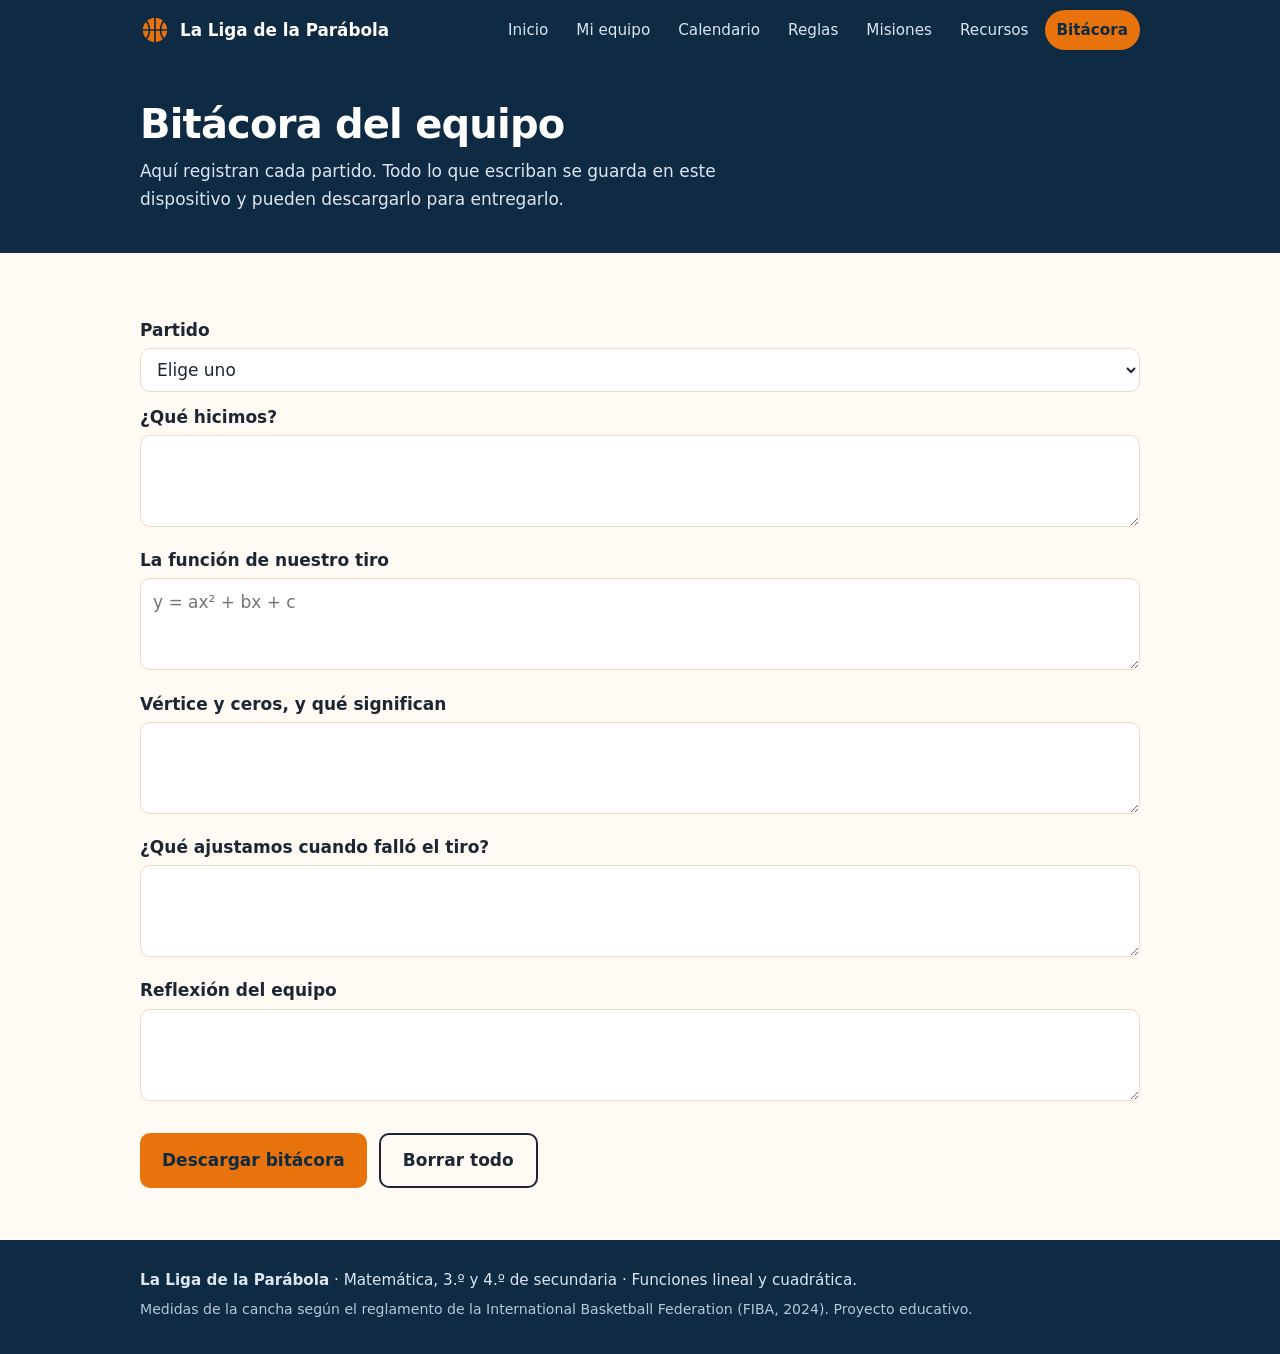
==== bitacora.html @ 5fda9ed2 "Sitio web La Liga de la Parabola Co-Authored-By: Claude Sonnet 5.5 <noreply@anthropic.com> Claude-Se" ====
<!doctype html>
<html lang="es">
<head>
<meta charset="utf-8">
<meta name="viewport" content="width=device-width, initial-scale=1">
<title>Bitácora · La Liga de la Parábola</title>
<meta name="description" content="Proyecto de gamificación de Matemática para 3.º y 4.º de secundaria: funciones y parábolas con baloncesto.">
<link rel="stylesheet" href="style.css">
</head>
<body>
<a class="saltar" href="#contenido">Saltar al contenido</a>
<header class="cab">
  <div class="cab-in">
    <a class="marca" href="index.html"><svg viewBox="0 0 32 32" width="30" height="30" aria-hidden="true"><circle cx="16" cy="16" r="14" fill="#e8730c" stroke="#0f2a43" stroke-width="2"/><path d="M16 2v28M2 16h28M5.5 5.5c6 5 6 16 0 21M26.5 5.5c-6 5-6 16 0 21" fill="none" stroke="#0f2a43" stroke-width="1.8"/></svg><span>La Liga de la Parábola</span></a>
    <button class="menu-btn" aria-expanded="false" aria-controls="nav">Menú</button>
    <nav id="nav" aria-label="Principal"><a href="index.html">Inicio</a><a href="equipo.html">Mi equipo</a><a href="calendario.html">Calendario</a><a href="reglas.html">Reglas</a><a href="misiones.html">Misiones</a><a href="recursos.html">Recursos</a><a href="bitacora.html" aria-current="page">Bitácora</a></nav>
  </div>
</header>
<main id="contenido">

<div class="pagina-t"><div class="cont"><h1>Bitácora del equipo</h1><p>Aquí registran cada partido. Todo lo que escriban se guarda en este dispositivo y pueden descargarlo para entregarlo.</p></div></div>
<section class="bloque"><div class="cont">
  <form id="bitacora" onsubmit="return false">
    <label for="b1">Partido</label><select id="b1" data-k="partido"><option value="">Elige uno</option>
      <option>1 · El pase largo</option><option>2 · La técnica del tiro</option><option>3 · La línea de tres</option><option>4 · La final</option></select>
    <label for="b2">¿Qué hicimos?</label><textarea id="b2" data-k="hicimos"></textarea>
    <label for="b3">La función de nuestro tiro</label><textarea id="b3" data-k="funcion" placeholder="y = ax² + bx + c"></textarea>
    <label for="b4">Vértice y ceros, y qué significan</label><textarea id="b4" data-k="vertice"></textarea>
    <label for="b5">¿Qué ajustamos cuando falló el tiro?</label><textarea id="b5" data-k="ajuste"></textarea>
    <label for="b6">Reflexión del equipo</label><textarea id="b6" data-k="reflexion"></textarea>
    <div class="acciones"><button class="btn" id="descargar" type="button">Descargar bitácora</button>
      <button class="btn sec" id="borrar" type="button">Borrar todo</button></div>
  </form>
</div></section>

</main>
<footer class="pie">
  <div class="cont">
    <p><strong>La Liga de la Parábola</strong> · Matemática, 3.º y 4.º de secundaria · Funciones lineal y cuadrática.</p>
    <p class="chico">Medidas de la cancha según el reglamento de la International Basketball Federation (FIBA, 2024). Proyecto educativo.</p>
  </div>
</footer>
<script src="site.js"></script>

</body>
</html>
---- style.css ----
:root{--bg:#fffaf3;--surf:#ffffff;--ink:#1c2733;--muted:#566474;--navy:#0f2a43;--orange:#e8730c;--orange-ink:#9a4300;
--line:#e7dccd;--court:#f6e3c3;--ok:#1b7a3d;--bad:#b3261e;--shadow:0 1px 2px rgba(15,42,67,.08),0 6px 18px rgba(15,42,67,.06)}
:root{color-scheme:light dark}
@media (prefers-color-scheme:dark){:root:not([data-theme="light"]){--bg:#0e1621;--surf:#162232;--ink:#eef3f8;--muted:#a9b6c4;--navy:#0a1320;
--orange:#ff9a3d;--orange-ink:#ffb36b;--line:#26364a;--court:#1d2c3f;--ok:#58d68d;--bad:#ff8a80;--shadow:none}}
:root[data-theme="dark"]{--bg:#0e1621;--surf:#162232;--ink:#eef3f8;--muted:#a9b6c4;--navy:#0a1320;
--orange:#ff9a3d;--orange-ink:#ffb36b;--line:#26364a;--court:#1d2c3f;--ok:#58d68d;--bad:#ff8a80;--shadow:none}
*{box-sizing:border-box}
html{scroll-behavior:smooth}
body{margin:0;background:var(--bg);color:var(--ink);font:17px/1.6 system-ui,-apple-system,"Segoe UI",Roboto,Arial,sans-serif}
h1,h2,h3{line-height:1.2;margin:0 0 .5em;color:var(--ink)}
h1{font-size:clamp(2rem,5vw,3.2rem);letter-spacing:-.02em}
h2{font-size:clamp(1.5rem,3vw,2rem);margin-top:0}
h3{font-size:1.15rem}
p{margin:0 0 1em}
a{color:var(--orange-ink)}
.cont{max-width:1040px;margin:0 auto;padding:0 20px}
.saltar{position:absolute;left:-999px;top:8px;background:var(--orange);color:#0f2a43;padding:8px 14px;border-radius:8px;z-index:20}
.saltar:focus{left:12px}
:focus-visible{outline:3px solid var(--orange);outline-offset:3px;border-radius:4px}
.cab{background:var(--navy);position:sticky;top:0;z-index:10}
.cab-in{max-width:1040px;margin:0 auto;padding:10px 20px;display:flex;align-items:center;gap:16px;flex-wrap:wrap}
.marca{display:flex;align-items:center;gap:10px;color:#fff;text-decoration:none;font-weight:800;font-size:1.05rem}
nav{margin-left:auto;display:flex;gap:4px;flex-wrap:wrap}
nav a{color:#dbe6f1;text-decoration:none;padding:8px 12px;border-radius:999px;font-size:.95rem}
nav a:hover{background:rgba(255,255,255,.12);color:#fff}
nav a[aria-current=page]{background:var(--orange);color:#0f2a43;font-weight:700}
.menu-btn{display:none;margin-left:auto;background:transparent;border:1px solid #6b8099;color:#fff;border-radius:8px;padding:8px 14px;font:inherit;cursor:pointer}
@media (max-width:760px){.menu-btn{display:block}nav{display:none;width:100%;margin:0;flex-direction:column}nav.abierto{display:flex}}
.hero{background:linear-gradient(135deg,#0f2a43 0%,#1b4a73 100%);color:#fff;padding:64px 0 56px;position:relative;overflow:hidden}
.hero h1{color:#fff;max-width:14ch}
.hero p{max-width:56ch;font-size:1.15rem;color:#dbe6f1}
.hero .etq{display:inline-block;background:rgba(232,115,12,.2);border:1px solid #e8730c;color:#ffd2a8;border-radius:999px;padding:4px 14px;font-size:.85rem;margin-bottom:18px}
.hero svg.arco{position:absolute;right:-20px;bottom:-10px;width:min(520px,55%);opacity:.5}
.btn{display:inline-block;background:var(--orange);color:#0f2a43;font-weight:800;text-decoration:none;border:0;border-radius:10px;padding:12px 22px;font:inherit;font-weight:800;cursor:pointer}
.btn:hover{filter:brightness(1.08)}
.btn.sec{background:transparent;color:inherit;border:2px solid currentColor}
.hero .btn.sec{color:#fff}
.acciones{display:flex;gap:12px;flex-wrap:wrap;margin-top:24px}
section.bloque{padding:52px 0}
section.bloque.alt{background:var(--court)}
.rejilla{display:grid;gap:18px;grid-template-columns:repeat(auto-fit,minmax(230px,1fr))}
.tarjeta{background:var(--surf);border:1px solid var(--line);border-radius:14px;padding:20px;box-shadow:var(--shadow)}
.tarjeta h3{margin-bottom:.35em}
.tarjeta .num{display:inline-grid;place-items:center;width:34px;height:34px;border-radius:50%;background:var(--orange);color:#0f2a43;font-weight:800;margin-bottom:10px}
.chico{font-size:.88rem;color:var(--muted)}
.cita{border-left:5px solid var(--orange);background:var(--surf);padding:16px 20px;border-radius:0 12px 12px 0;margin:0 0 1em}
.linea{list-style:none;margin:0;padding:0;display:grid;gap:0;position:relative}
.linea li{display:grid;grid-template-columns:112px 1fr;gap:16px;padding:0 0 22px;position:relative}
.linea .sem{font-weight:800;color:var(--orange-ink)}
.linea li::before{content:"";position:absolute;left:112px;top:6px;bottom:-6px;width:2px;background:var(--line)}
.linea li:last-child::before{display:none}
.linea li::after{content:"";position:absolute;left:106px;top:8px;width:14px;height:14px;border-radius:50%;background:var(--orange);border:3px solid var(--bg)}
.linea .txt{padding-left:22px}
.pagina-t{background:var(--navy);color:#fff;padding:40px 0}
.pagina-t h1{color:#fff;font-size:clamp(1.8rem,4vw,2.5rem);margin:0 0 .25em}
.pagina-t p{color:#dbe6f1;margin:0;max-width:60ch}
table{width:100%;border-collapse:collapse;background:var(--surf);border-radius:12px;overflow:hidden;font-size:.95rem}
th,td{padding:11px 13px;text-align:left;vertical-align:top;border-bottom:1px solid var(--line)}
th{background:var(--navy);color:#fff;font-weight:700}
td:first-child{font-weight:700}
.tabla-wrap{overflow-x:auto;border-radius:12px;border:1px solid var(--line)}
.roles{display:grid;gap:16px;grid-template-columns:repeat(auto-fit,minmax(220px,1fr))}
.rol{background:var(--surf);border:2px solid var(--line);border-radius:14px;padding:18px;text-align:left;font:inherit;color:inherit;cursor:pointer}
.rol[aria-pressed=true]{border-color:var(--orange);box-shadow:0 0 0 3px rgba(232,115,12,.25)}
.rol .ico{font-size:2rem;display:block}
.rol b{display:block;font-size:1.1rem;margin:.2em 0}
label{display:block;font-weight:700;margin:12px 0 4px}
input[type=text],textarea,select{width:100%;padding:10px 12px;border:1.5px solid var(--line);border-radius:10px;font:inherit;background:var(--surf);color:var(--ink)}
textarea{min-height:92px;resize:vertical}
input[type=color]{width:64px;height:40px;border:1.5px solid var(--line);border-radius:10px;background:var(--surf);padding:2px}
.camiseta{display:grid;place-items:center;width:120px;height:120px;border-radius:18px 18px 40px 40px;font-size:2.6rem;font-weight:900;color:#fff;margin:8px 0 0;text-shadow:0 2px 0 rgba(0,0,0,.3)}
.sim{background:var(--surf);border:1px solid var(--line);border-radius:16px;padding:18px;box-shadow:var(--shadow)}
.sim canvas{width:100%;height:auto;display:block;border-radius:12px;background:var(--court)}
.ctrl{display:grid;gap:14px;grid-template-columns:repeat(auto-fit,minmax(200px,1fr));margin:16px 0}
.ctrl input[type=range]{width:100%;accent-color:#e8730c}
.ctrl output{font-weight:800;color:var(--orange-ink)}
.lectura{display:grid;gap:10px;grid-template-columns:repeat(auto-fit,minmax(170px,1fr));margin:12px 0 0}
.lectura div{background:var(--bg);border:1px solid var(--line);border-radius:10px;padding:10px 12px}
.lectura span{display:block;font-size:.8rem;color:var(--muted)}
.lectura strong{font-size:1.1rem}
#resultado{font-weight:800;padding:10px 14px;border-radius:10px;margin-top:12px;border:2px solid var(--line)}
#resultado.ok{color:var(--ok);border-color:var(--ok)}
#resultado.mal{color:var(--bad);border-color:var(--bad)}
details{background:var(--surf);border:1px solid var(--line);border-radius:12px;padding:4px 18px;margin:0 0 12px}
summary{cursor:pointer;font-weight:800;padding:12px 0;list-style-position:inside}
.cartas{display:grid;gap:14px;grid-template-columns:repeat(auto-fit,minmax(200px,1fr))}
.carta{background:var(--surf);border:2px solid var(--navy);border-radius:14px;padding:16px;position:relative}
.carta .tipo{font-size:.75rem;text-transform:uppercase;letter-spacing:.08em;color:var(--orange-ink);font-weight:800}
.sello{display:flex;gap:12px;align-items:flex-start}
.sello .ins{flex:none;width:46px;height:46px;border-radius:50%;background:var(--navy);color:#ffd2a8;display:grid;place-items:center;font-size:1.3rem}
.pie{background:var(--navy);color:#dbe6f1;padding:28px 0;margin-top:0;font-size:.95rem}
.pie p{margin:0 0 .4em}
.pie .chico{color:#b8c7d8}
@media (prefers-reduced-motion:reduce){html{scroll-behavior:auto}}
@media print{.cab,.pie,.menu-btn,.saltar{display:none}body{background:#fff;color:#000}}
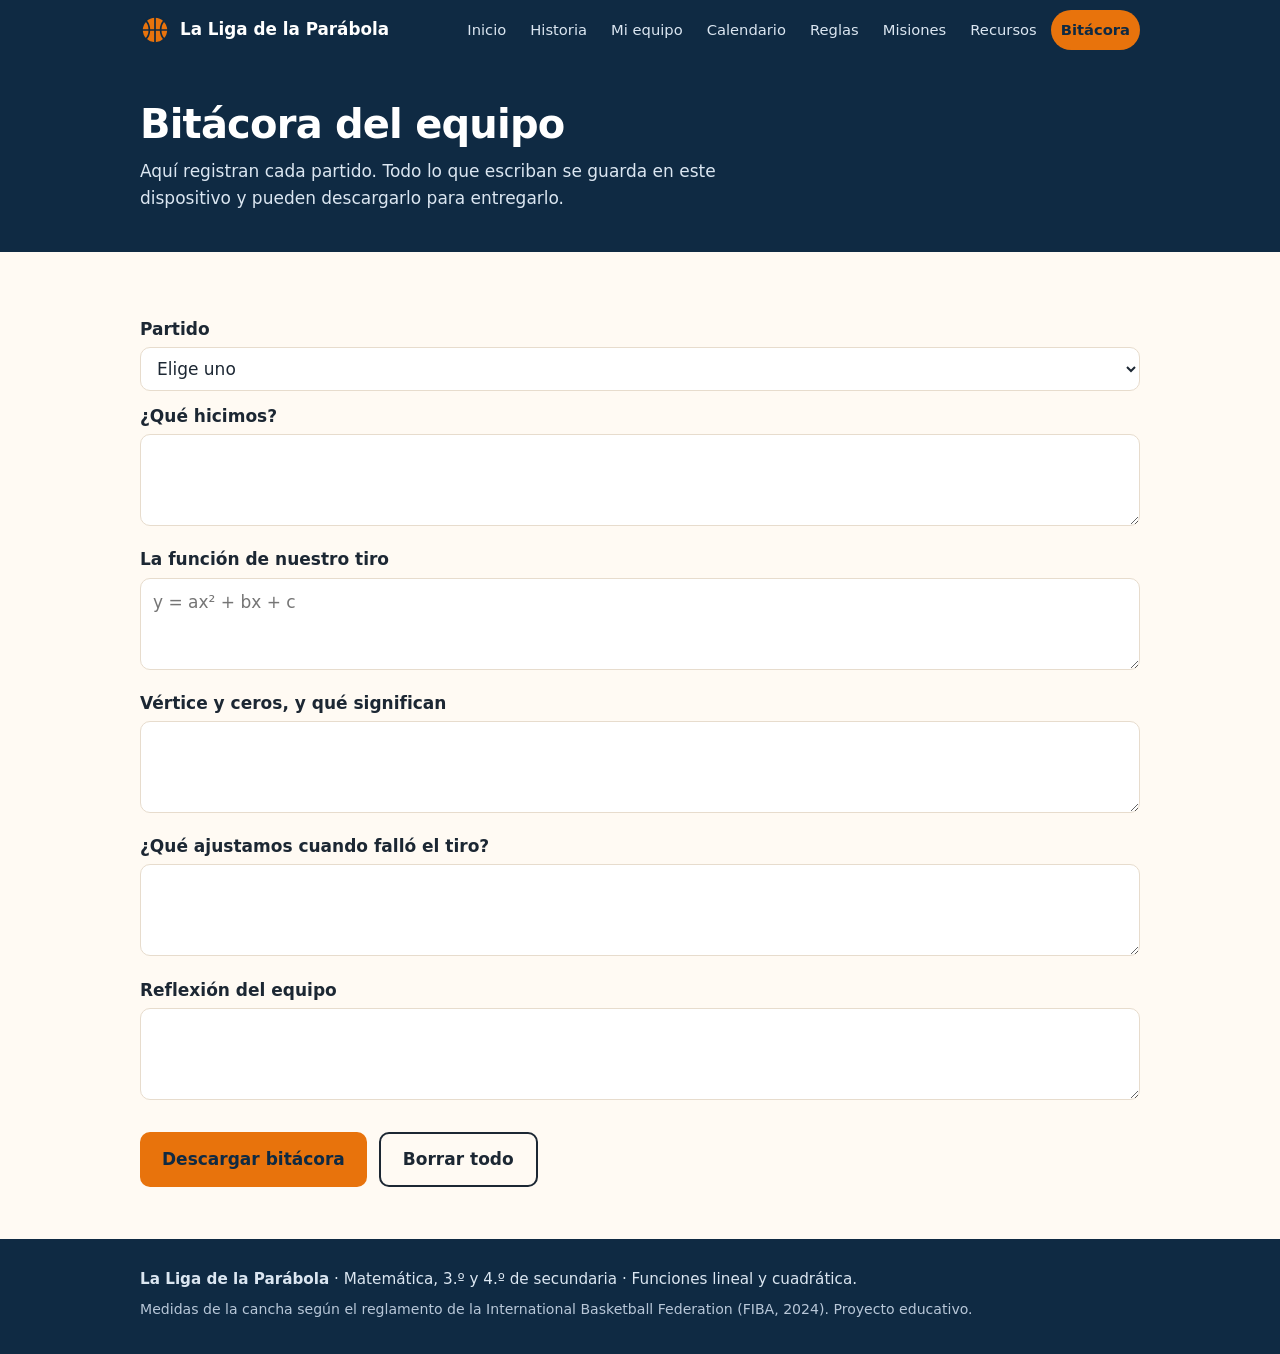
==== commit d30d6b6e: "Agregar Historia, avatares, escudo, insignias, mazo de cartas y fichas Co-Authored-By: Claude Sonnet" ====
--- a/bitacora.html
+++ b/bitacora.html
@@ -13,7 +13,7 @@
   <div class="cab-in">
     <a class="marca" href="index.html"><svg viewBox="0 0 32 32" width="30" height="30" aria-hidden="true"><circle cx="16" cy="16" r="14" fill="#e8730c" stroke="#0f2a43" stroke-width="2"/><path d="M16 2v28M2 16h28M5.5 5.5c6 5 6 16 0 21M26.5 5.5c-6 5-6 16 0 21" fill="none" stroke="#0f2a43" stroke-width="1.8"/></svg><span>La Liga de la Parábola</span></a>
     <button class="menu-btn" aria-expanded="false" aria-controls="nav">Menú</button>
-    <nav id="nav" aria-label="Principal"><a href="index.html">Inicio</a><a href="equipo.html">Mi equipo</a><a href="calendario.html">Calendario</a><a href="reglas.html">Reglas</a><a href="misiones.html">Misiones</a><a href="recursos.html">Recursos</a><a href="bitacora.html" aria-current="page">Bitácora</a></nav>
+    <nav id="nav" aria-label="Principal"><a href="index.html">Inicio</a><a href="historia.html">Historia</a><a href="equipo.html">Mi equipo</a><a href="calendario.html">Calendario</a><a href="reglas.html">Reglas</a><a href="misiones.html">Misiones</a><a href="recursos.html">Recursos</a><a href="bitacora.html" aria-current="page">Bitácora</a></nav>
   </div>
 </header>
 <main id="contenido">
--- a/style.css
+++ b/style.css
@@ -23,7 +23,7 @@
 .cab-in{max-width:1040px;margin:0 auto;padding:10px 20px;display:flex;align-items:center;gap:16px;flex-wrap:wrap}
 .marca{display:flex;align-items:center;gap:10px;color:#fff;text-decoration:none;font-weight:800;font-size:1.05rem}
 nav{margin-left:auto;display:flex;gap:4px;flex-wrap:wrap}
-nav a{color:#dbe6f1;text-decoration:none;padding:8px 12px;border-radius:999px;font-size:.95rem}
+nav a{color:#dbe6f1;text-decoration:none;padding:8px 10px;border-radius:999px;font-size:.92rem}
 nav a:hover{background:rgba(255,255,255,.12);color:#fff}
 nav a[aria-current=page]{background:var(--orange);color:#0f2a43;font-weight:700}
 .menu-btn{display:none;margin-left:auto;background:transparent;border:1px solid #6b8099;color:#fff;border-radius:8px;padding:8px 14px;font:inherit;cursor:pointer}
@@ -94,4 +94,31 @@
 .pie p{margin:0 0 .4em}
 .pie .chico{color:#b8c7d8}
 @media (prefers-reduced-motion:reduce){html{scroll-behavior:auto}}
+
+.avatares{display:grid;grid-template-columns:repeat(auto-fit,minmax(104px,1fr));gap:12px}
+.av{background:var(--surf);border:2px solid var(--line);border-radius:14px;padding:8px;cursor:pointer;text-align:center;font:inherit;color:inherit}
+.av[aria-pressed=true]{border-color:var(--orange);box-shadow:0 0 0 3px rgba(232,115,12,.25)}
+.av svg{width:80px;height:96px;display:block;margin:0 auto}
+.vista{display:flex;gap:28px;flex-wrap:wrap;align-items:center;justify-content:center}
+.vista svg{height:190px;width:auto;max-width:100%}
+.fichas{display:flex;align-items:center;gap:12px;flex-wrap:wrap}
+.fichas output{font-size:2.2rem;font-weight:900;color:var(--orange-ink);min-width:2ch;text-align:center}
+.btn.mini{padding:8px 16px;font-size:.95rem}
+.insignias{display:grid;gap:16px;grid-template-columns:repeat(auto-fit,minmax(200px,1fr))}
+.ins-b{background:var(--surf);border:2px solid var(--line);border-radius:14px;padding:16px;text-align:center;cursor:pointer;font:inherit;color:inherit}
+.ins-b svg{width:96px;height:96px;filter:saturate(.5);opacity:.75;transition:filter .2s,opacity .2s}
+.ins-b[aria-pressed=true]{border-color:var(--orange)}
+.ins-b[aria-pressed=true] svg{filter:none;opacity:1}
+.ins-b b{display:block;margin:.4em 0 .1em}
+.ins-b .est{display:block;font-size:.8rem;color:var(--muted)}
+.mazo{display:grid;gap:20px;grid-template-columns:minmax(230px,320px) 1fr;align-items:center;margin-bottom:26px}
+@media (max-width:700px){.mazo{grid-template-columns:1fr}}
+.carta-grande{min-height:200px;background:var(--surf);border:3px solid var(--navy);border-radius:18px;padding:22px;display:flex;flex-direction:column;justify-content:center;box-shadow:var(--shadow)}
+.carta-grande .tipo{font-size:.78rem;text-transform:uppercase;letter-spacing:.08em;color:var(--orange-ink);font-weight:800}
+.carta-grande h3{font-size:1.4rem;margin:.2em 0}
+.cap{display:grid;gap:14px;grid-template-columns:70px 1fr;padding:22px 0;border-bottom:1px solid var(--line)}
+.cap:last-of-type{border-bottom:0}
+.cap .n{width:56px;height:56px;border-radius:50%;background:var(--orange);color:#0f2a43;display:grid;place-items:center;font-weight:900;font-size:1.3rem}
+.cap .sem-t{font-size:.85rem;color:var(--orange-ink);font-weight:800;text-transform:uppercase;letter-spacing:.06em}
+.reparto{display:grid;gap:14px;grid-template-columns:repeat(auto-fit,minmax(240px,1fr))}
 @media print{.cab,.pie,.menu-btn,.saltar{display:none}body{background:#fff;color:#000}}
